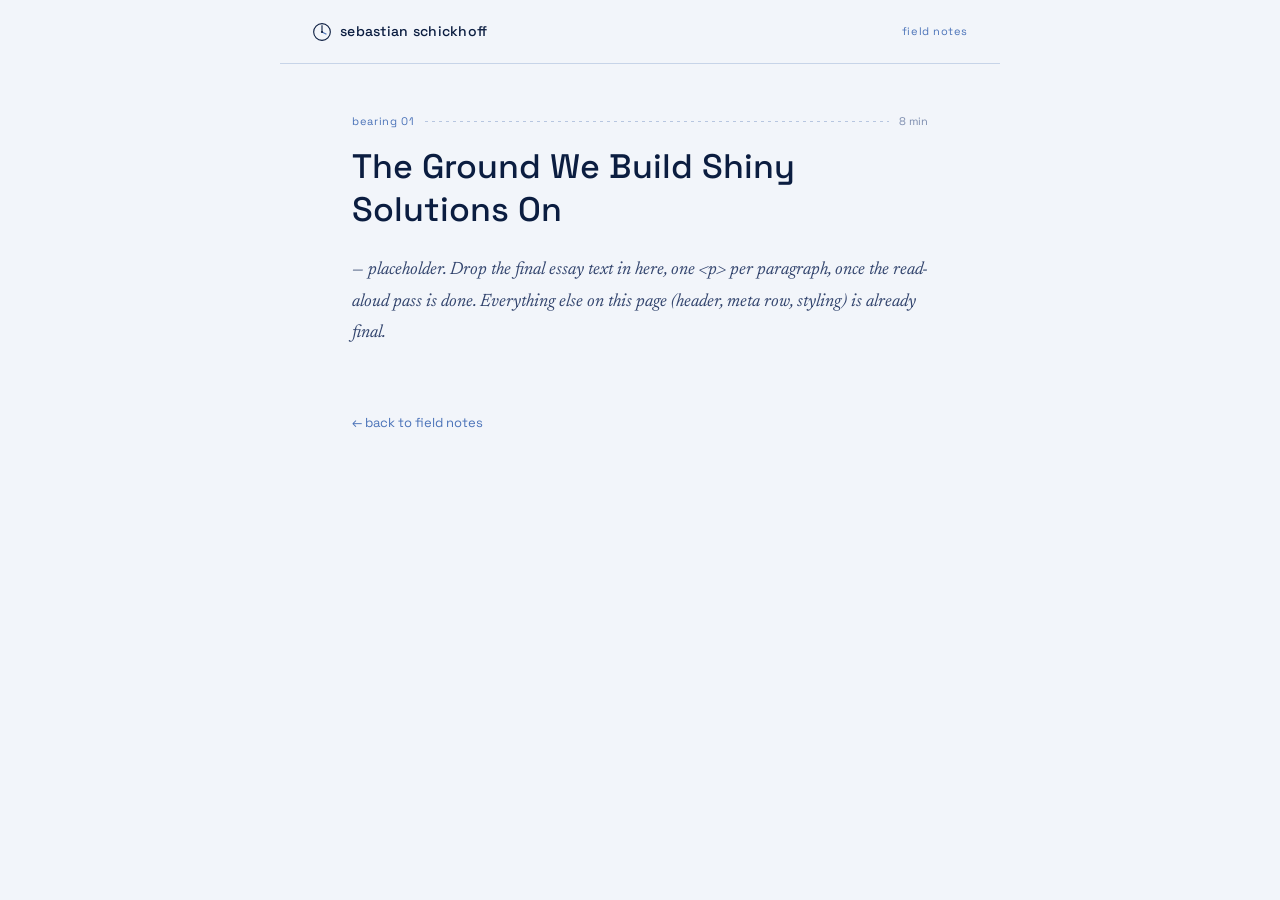
==== ground-we-build.html @ 400cca40 "Add files via upload" ====
<!DOCTYPE html>
<html lang="en">
<head>
<meta charset="UTF-8">
<meta name="viewport" content="width=device-width, initial-scale=1.0">
<title>The Ground We Build Shiny Solutions On &mdash; Sebastian Schickhoff</title>
<link rel="preconnect" href="https://fonts.googleapis.com">
<link href="https://fonts.googleapis.com/css2?family=Space+Grotesk:wght@400;500&family=Newsreader:ital,opsz@0,6..72;1,6..72&display=swap" rel="stylesheet">
<link rel="stylesheet" href="style.css">
</head>
<body>

<header class="site-header">
  <a href="index.html" class="brand">
    <svg width="20" height="20" viewBox="0 0 18 18" aria-hidden="true">
      <circle cx="9" cy="9" r="7.5" fill="none" stroke="var(--ink)" stroke-width="1"/>
      <line x1="9" y1="9" x2="9" y2="3" stroke="var(--ink)" stroke-width="1"/>
      <line x1="9" y1="9" x2="13" y2="11" stroke="var(--accent)" stroke-width="1"/>
      <circle cx="9" cy="9" r="1" fill="var(--ink)"/>
    </svg>
    <span>sebastian schickhoff</span>
  </a>
  <span class="site-kicker">field notes</span>
</header>

<main class="post">
  <div class="bearing-meta">
    <span class="bearing-num">bearing 01</span>
    <span class="bearing-rule" aria-hidden="true"></span>
    <span class="bearing-time">8 min</span>
  </div>
  <h1 class="post-title">The Ground We Build Shiny Solutions On</h1>

  <div class="post-body">
    <p><em>&mdash; placeholder. Drop the final essay text in here, one &lt;p&gt; per paragraph, once the read-aloud pass is done. Everything else on this page (header, meta row, styling) is already final.</em></p>
  </div>

  <a href="index.html" class="back-link">&larr; back to field notes</a>
</main>

</body>
</html>
---- style.css ----
:root {
  --paper: #F2F5FA;
  --ink: #0B1D40;
  --ink-soft: #33456E;
  --accent: #4A72B8;
  --accent-soft: #7C8CAE;
  --line: #C7D4E8;
  --tag-bg: #E1E9F6;
  --tag-accent-bg: #FBEAE3;
  --tag-accent-ink: #8C4A2E;
}

* { box-sizing: border-box; }

body {
  margin: 0;
  background: var(--paper);
  color: var(--ink);
  font-family: 'Newsreader', serif;
  line-height: 1.65;
}

a {
  color: inherit;
  text-decoration: none;
}

.site-header {
  display: flex;
  align-items: center;
  justify-content: space-between;
  padding: 20px 32px;
  border-bottom: 0.5px solid var(--line);
  max-width: 720px;
  margin: 0 auto;
}

.brand {
  display: flex;
  align-items: center;
  gap: 8px;
  font-family: 'Space Grotesk', sans-serif;
  font-weight: 500;
  font-size: 14px;
  letter-spacing: 0.02em;
}

.brand:hover { color: var(--accent); }
.brand:hover svg line:last-of-type { stroke: var(--ink); }

.site-kicker {
  font-family: 'Space Grotesk', sans-serif;
  font-size: 11px;
  color: var(--accent);
  letter-spacing: 0.05em;
}

main {
  max-width: 720px;
  margin: 0 auto;
  padding: 0 32px;
}

.intro {
  padding: 40px 0 8px;
  font-size: 17px;
  color: var(--ink-soft);
  max-width: 56ch;
}

.bearings {
  padding: 24px 0 60px;
}

.bearing {
  padding: 32px 0;
  border-top: 0.5px solid var(--line);
}

.bearing:last-child { border-bottom: 0.5px solid var(--line); }

.bearing-meta {
  display: flex;
  align-items: center;
  gap: 10px;
  margin-bottom: 14px;
}

.bearing-num {
  font-family: 'Space Grotesk', sans-serif;
  font-size: 11px;
  letter-spacing: 0.06em;
  color: var(--accent);
  white-space: nowrap;
}

.bearing-rule {
  flex: 1;
  height: 1px;
  background: repeating-linear-gradient(90deg, #B7C6E0 0, #B7C6E0 3px, transparent 3px, transparent 7px);
}

.bearing-time {
  font-family: 'Space Grotesk', sans-serif;
  font-size: 11px;
  color: var(--accent-soft);
  white-space: nowrap;
}

.bearing h2 {
  font-family: 'Space Grotesk', sans-serif;
  font-weight: 500;
  font-size: 26px;
  line-height: 1.28;
  margin: 0 0 12px;
}

.bearing h2 a:hover { color: var(--accent); }

.bearing-dek {
  font-size: 15px;
  color: var(--ink-soft);
  margin: 0 0 16px;
  max-width: 58ch;
}

.tags {
  display: flex;
  gap: 8px;
}

.tag {
  font-family: 'Space Grotesk', sans-serif;
  font-size: 11px;
  color: var(--ink);
  background: var(--tag-bg);
  padding: 3px 10px;
  border-radius: 20px;
}

.tag-accent {
  background: var(--tag-accent-bg);
  color: var(--tag-accent-ink);
}

.bearing-unwritten {
  opacity: 0.55;
}

.unwritten-title {
  font-family: 'Space Grotesk', sans-serif;
  font-weight: 500;
  font-size: 20px;
  color: var(--accent-soft);
  margin: 0;
}

.site-footer {
  max-width: 720px;
  margin: 0 auto;
  padding: 20px 32px 40px;
  font-family: 'Space Grotesk', sans-serif;
  font-size: 12px;
  color: var(--accent-soft);
  border-top: 0.5px solid var(--line);
}

/* Post page */
.post {
  max-width: 640px;
  margin: 0 auto;
  padding: 48px 32px 80px;
}

.post-title {
  font-family: 'Space Grotesk', sans-serif;
  font-weight: 500;
  font-size: 34px;
  line-height: 1.25;
  margin: 16px 0 24px;
}

.post-body {
  font-size: 18px;
  line-height: 1.75;
  color: var(--ink-soft);
}

.post-body p { margin: 0 0 22px; }

.back-link {
  display: inline-block;
  margin-top: 40px;
  font-family: 'Space Grotesk', sans-serif;
  font-size: 13px;
  color: var(--accent);
}

@media (max-width: 480px) {
  .site-header, main, .site-footer { padding-left: 20px; padding-right: 20px; }
  .bearing h2 { font-size: 22px; }
  .post-title { font-size: 26px; }
}
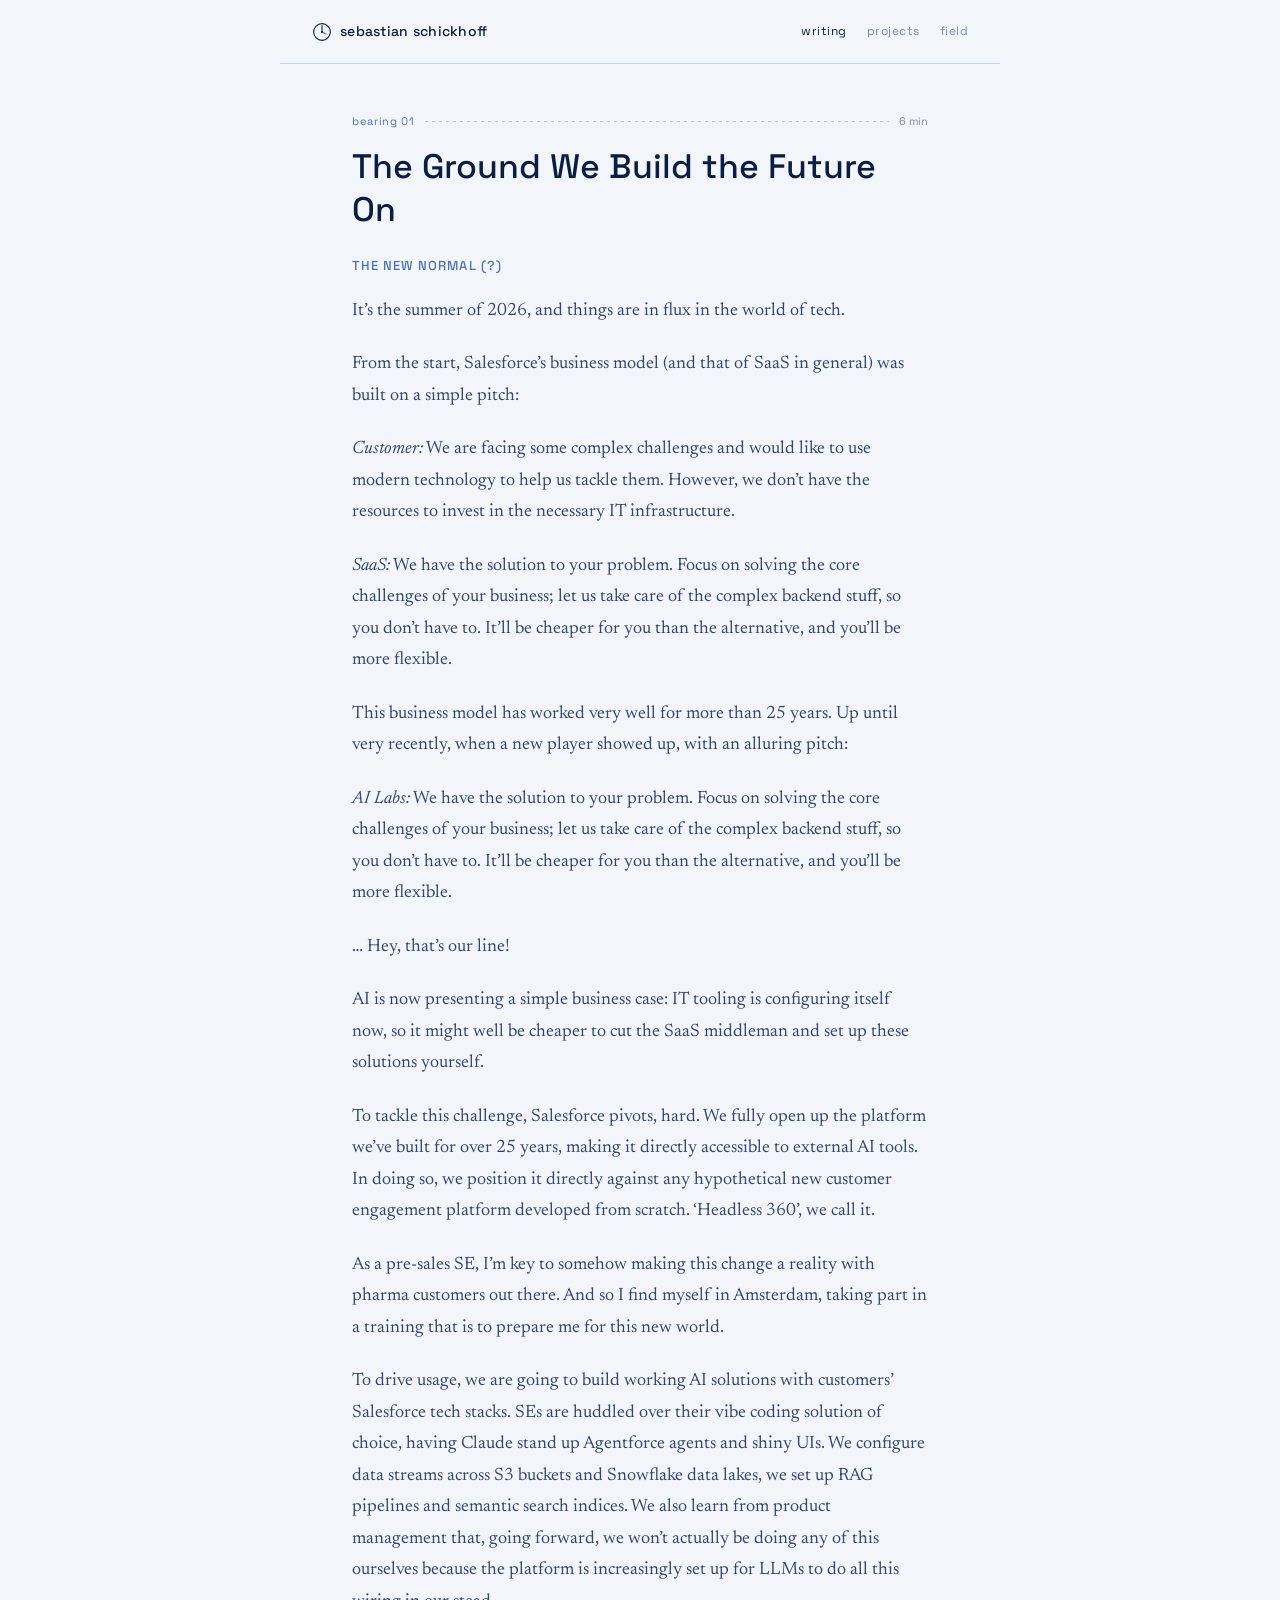
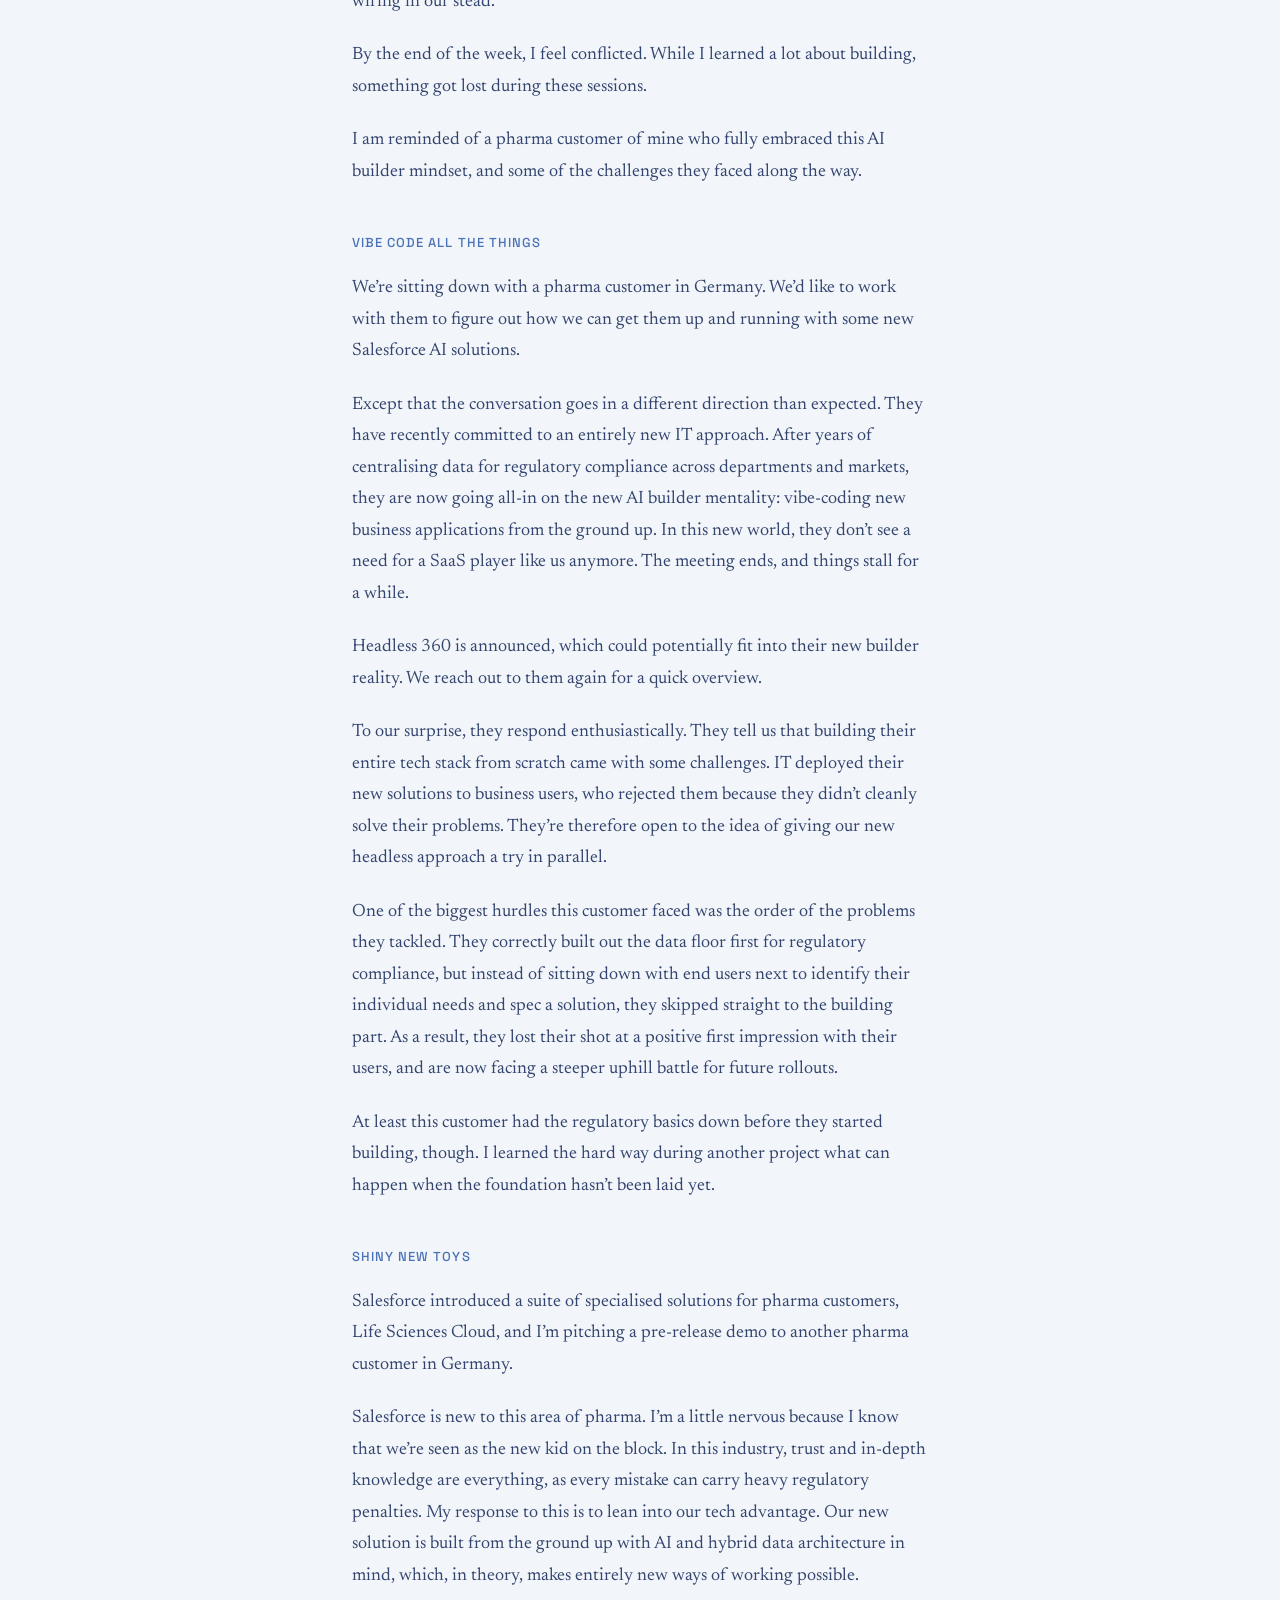
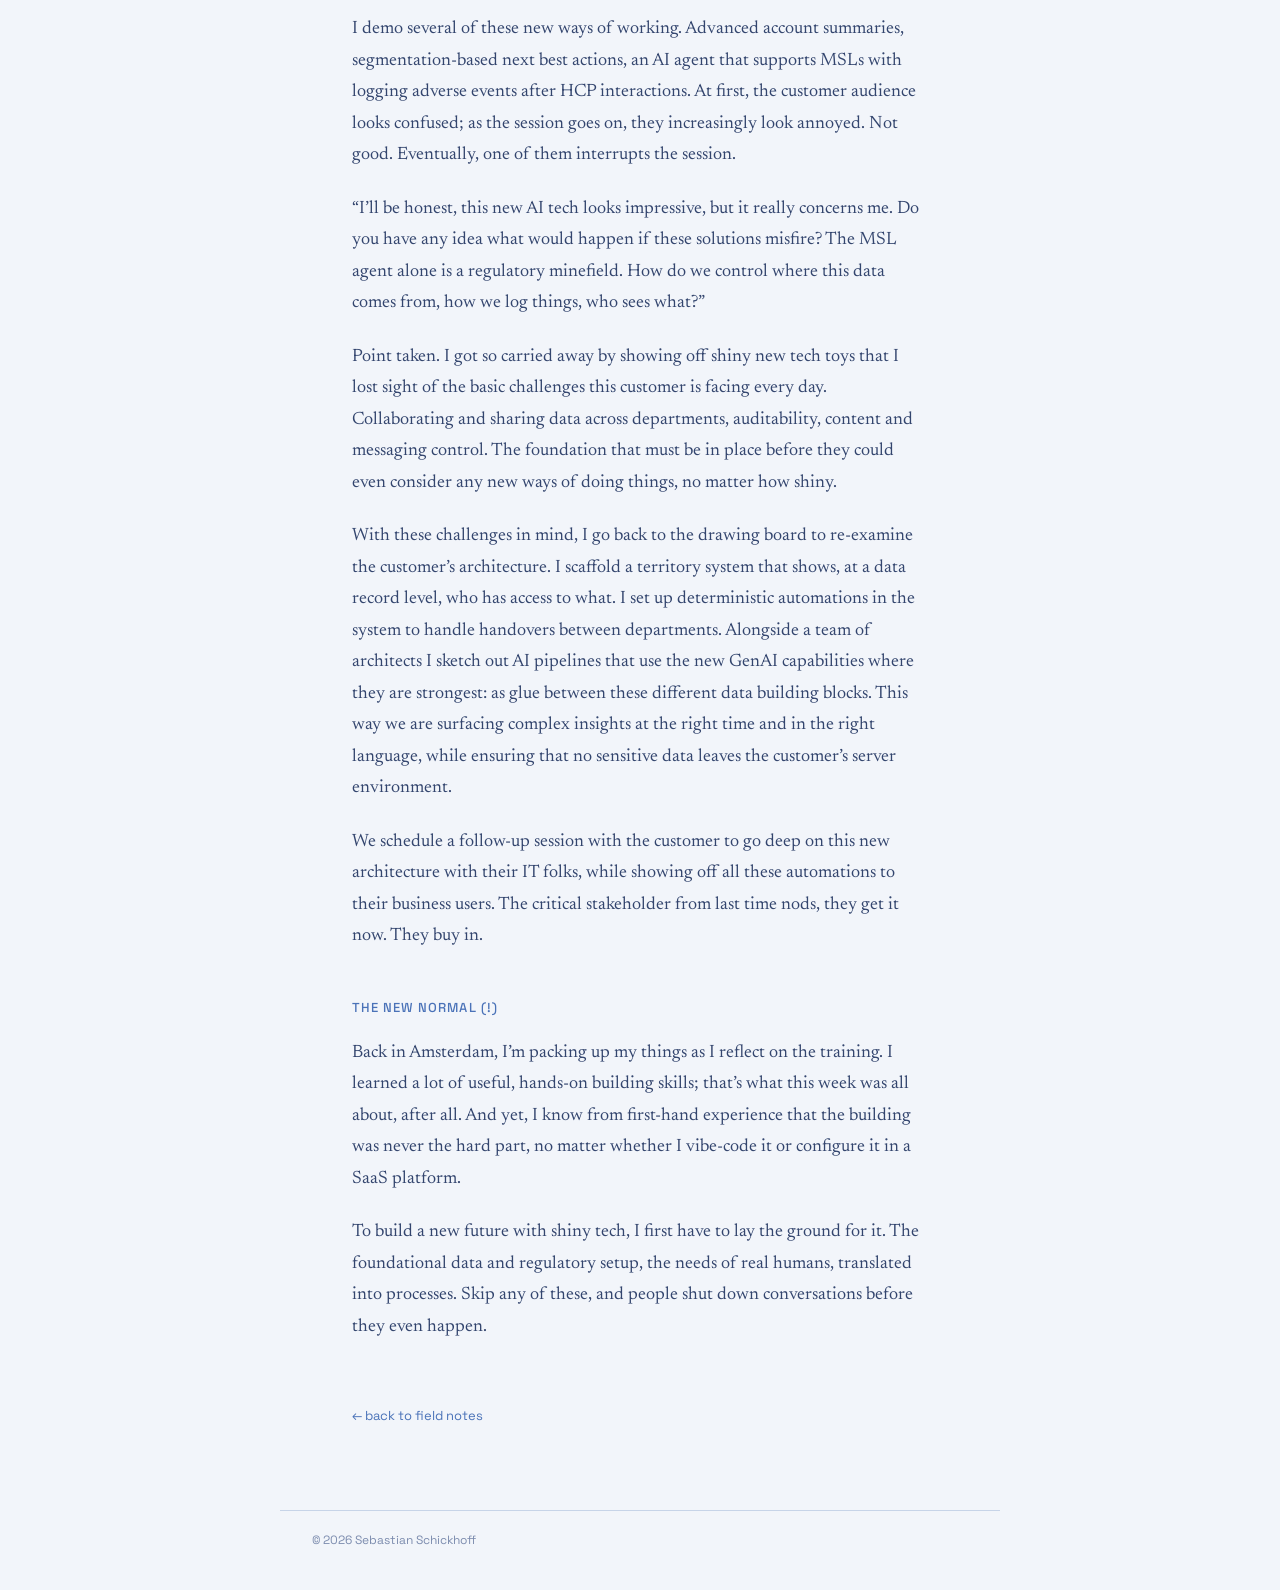
==== commit 31210534: "Add files via upload" ====
--- a/ground-we-build.html
+++ b/ground-we-build.html
@@ -3,7 +3,8 @@
 <head>
 <meta charset="UTF-8">
 <meta name="viewport" content="width=device-width, initial-scale=1.0">
-<title>The Ground We Build Shiny Solutions On &mdash; Sebastian Schickhoff</title>
+<title>The Ground We Build the Future On &mdash; Sebastian Schickhoff</title>
+<meta name="description" content="Building has become the easy part. What's scarce is knowing what to build first — the regulatory and human foundation shiny AI tools still need underneath them.">
 <link rel="preconnect" href="https://fonts.googleapis.com">
 <link href="https://fonts.googleapis.com/css2?family=Space+Grotesk:wght@400;500&family=Newsreader:ital,opsz@0,6..72;1,6..72&display=swap" rel="stylesheet">
 <link rel="stylesheet" href="style.css">
@@ -20,23 +21,95 @@
     </svg>
     <span>sebastian schickhoff</span>
   </a>
-  <span class="site-kicker">field notes</span>
+  <nav class="site-nav">
+    <a href="writing.html" aria-current="page">writing</a>
+    <a href="projects.html">projects</a>
+    <a href="field.html">field</a>
+  </nav>
 </header>
 
 <main class="post">
   <div class="bearing-meta">
     <span class="bearing-num">bearing 01</span>
     <span class="bearing-rule" aria-hidden="true"></span>
-    <span class="bearing-time">8 min</span>
+    <span class="bearing-time">6 min</span>
   </div>
-  <h1 class="post-title">The Ground We Build Shiny Solutions On</h1>
+  <h1 class="post-title">The Ground We Build the Future On</h1>
 
   <div class="post-body">
-    <p><em>&mdash; placeholder. Drop the final essay text in here, one &lt;p&gt; per paragraph, once the read-aloud pass is done. Everything else on this page (header, meta row, styling) is already final.</em></p>
+
+    <h2 class="section-heading">The New Normal (?)</h2>
+
+    <p>It&rsquo;s the summer of 2026, and things are in flux in the world of tech.</p>
+
+    <p>From the start, Salesforce&rsquo;s business model (and that of SaaS in general) was built on a simple pitch:</p>
+
+    <p><em>Customer:</em> We are facing some complex challenges and would like to use modern technology to help us tackle them. However, we don&rsquo;t have the resources to invest in the necessary IT infrastructure.</p>
+
+    <p><em>SaaS:</em> We have the solution to your problem. Focus on solving the core challenges of your business; let us take care of the complex backend stuff, so you don&rsquo;t have to. It&rsquo;ll be cheaper for you than the alternative, and you&rsquo;ll be more flexible.</p>
+
+    <p>This business model has worked very well for more than 25 years. Up until very recently, when a new player showed up, with an alluring pitch:</p>
+
+    <p><em>AI Labs:</em> We have the solution to your problem. Focus on solving the core challenges of your business; let us take care of the complex backend stuff, so you don&rsquo;t have to. It&rsquo;ll be cheaper for you than the alternative, and you&rsquo;ll be more flexible.</p>
+
+    <p>&hellip; Hey, that&rsquo;s our line!</p>
+
+    <p>AI is now presenting a simple business case: IT tooling is configuring itself now, so it might well be cheaper to cut the SaaS middleman and set up these solutions yourself.</p>
+
+    <p>To tackle this challenge, Salesforce pivots, hard. We fully open up the platform we&rsquo;ve built for over 25 years, making it directly accessible to external AI tools. In doing so, we position it directly against any hypothetical new customer engagement platform developed from scratch. &lsquo;Headless 360&rsquo;, we call it.</p>
+
+    <p>As a pre-sales SE, I&rsquo;m key to somehow making this change a reality with pharma customers out there. And so I find myself in Amsterdam, taking part in a training that is to prepare me for this new world.</p>
+
+    <p>To drive usage, we are going to build working AI solutions with customers&rsquo; Salesforce tech stacks. SEs are huddled over their vibe coding solution of choice, having Claude stand up Agentforce agents and shiny UIs. We configure data streams across S3 buckets and Snowflake data lakes, we set up RAG pipelines and semantic search indices. We also learn from product management that, going forward, we won&rsquo;t actually be doing any of this ourselves because the platform is increasingly set up for LLMs to do all this wiring in our stead.</p>
+
+    <p>By the end of the week, I feel conflicted. While I learned a lot about building, something got lost during these sessions.</p>
+
+    <p>I am reminded of a pharma customer of mine who fully embraced this AI builder mindset, and some of the challenges they faced along the way.</p>
+
+    <h2 class="section-heading">Vibe Code All the Things</h2>
+
+    <p>We&rsquo;re sitting down with a pharma customer in Germany. We&rsquo;d like to work with them to figure out how we can get them up and running with some new Salesforce AI solutions.</p>
+
+    <p>Except that the conversation goes in a different direction than expected. They have recently committed to an entirely new IT approach. After years of centralising data for regulatory compliance across departments and markets, they are now going all-in on the new AI builder mentality: vibe-coding new business applications from the ground up. In this new world, they don&rsquo;t see a need for a SaaS player like us anymore. The meeting ends, and things stall for a while.</p>
+
+    <p>Headless 360 is announced, which could potentially fit into their new builder reality. We reach out to them again for a quick overview.</p>
+
+    <p>To our surprise, they respond enthusiastically. They tell us that building their entire tech stack from scratch came with some challenges. IT deployed their new solutions to business users, who rejected them because they didn&rsquo;t cleanly solve their problems. They&rsquo;re therefore open to the idea of giving our new headless approach a try in parallel.</p>
+
+    <p>One of the biggest hurdles this customer faced was the order of the problems they tackled. They correctly built out the data floor first for regulatory compliance, but instead of sitting down with end users next to identify their individual needs and spec a solution, they skipped straight to the building part. As a result, they lost their shot at a positive first impression with their users, and are now facing a steeper uphill battle for future rollouts.</p>
+
+    <p>At least this customer had the regulatory basics down before they started building, though. I learned the hard way during another project what can happen when the foundation hasn&rsquo;t been laid yet.</p>
+
+    <h2 class="section-heading">Shiny New Toys</h2>
+
+    <p>Salesforce introduced a suite of specialised solutions for pharma customers, Life Sciences Cloud, and I&rsquo;m pitching a pre-release demo to another pharma customer in Germany.</p>
+
+    <p>Salesforce is new to this area of pharma. I&rsquo;m a little nervous because I know that we&rsquo;re seen as the new kid on the block. In this industry, trust and in-depth knowledge are everything, as every mistake can carry heavy regulatory penalties. My response to this is to lean into our tech advantage. Our new solution is built from the ground up with AI and hybrid data architecture in mind, which, in theory, makes entirely new ways of working possible.</p>
+
+    <p>I demo several of these new ways of working. Advanced account summaries, segmentation-based next best actions, an AI agent that supports MSLs with logging adverse events after HCP interactions. At first, the customer audience looks confused; as the session goes on, they increasingly look annoyed. Not good. Eventually, one of them interrupts the session.</p>
+
+    <p>&ldquo;I&rsquo;ll be honest, this new AI tech looks impressive, but it really concerns me. Do you have any idea what would happen if these solutions misfire? The MSL agent alone is a regulatory minefield. How do we control where this data comes from, how we log things, who sees what?&rdquo;</p>
+
+    <p>Point taken. I got so carried away by showing off shiny new tech toys that I lost sight of the basic challenges this customer is facing every day. Collaborating and sharing data across departments, auditability, content and messaging control. The foundation that must be in place before they could even consider any new ways of doing things, no matter how shiny.</p>
+
+    <p>With these challenges in mind, I go back to the drawing board to re-examine the customer&rsquo;s architecture. I scaffold a territory system that shows, at a data record level, who has access to what. I set up deterministic automations in the system to handle handovers between departments. Alongside a team of architects I sketch out AI pipelines that use the new GenAI capabilities where they are strongest: as glue between these different data building blocks. This way we are surfacing complex insights at the right time and in the right language, while ensuring that no sensitive data leaves the customer&rsquo;s server environment.</p>
+
+    <p>We schedule a follow-up session with the customer to go deep on this new architecture with their IT folks, while showing off all these automations to their business users. The critical stakeholder from last time nods, they get it now. They buy in.</p>
+
+    <h2 class="section-heading">The New Normal (!)</h2>
+
+    <p>Back in Amsterdam, I&rsquo;m packing up my things as I reflect on the training. I learned a lot of useful, hands-on building skills; that&rsquo;s what this week was all about, after all. And yet, I know from first-hand experience that the building was never the hard part, no matter whether I vibe-code it or configure it in a SaaS platform.</p>
+
+    <p>To build a new future with shiny tech, I first have to lay the ground for it. The foundational data and regulatory setup, the needs of real humans, translated into processes. Skip any of these, and people shut down conversations before they even happen.</p>
+
   </div>
 
-  <a href="index.html" class="back-link">&larr; back to field notes</a>
+  <a href="writing.html" class="back-link">&larr; back to field notes</a>
 </main>
+
+<footer class="site-footer">
+  <span>&copy; 2026 Sebastian Schickhoff</span>
+</footer>
 
 </body>
 </html>
--- a/style.css
+++ b/style.css
@@ -188,6 +188,20 @@
 
 .post-body p { margin: 0 0 22px; }
 
+.section-heading {
+  font-family: 'Space Grotesk', sans-serif;
+  font-weight: 500;
+  font-size: 13px;
+  letter-spacing: 0.08em;
+  text-transform: uppercase;
+  color: var(--accent);
+  margin: 44px 0 18px;
+}
+
+.post-body .section-heading:first-child {
+  margin-top: 0;
+}
+
 .back-link {
   display: inline-block;
   margin-top: 40px;
@@ -201,3 +215,131 @@
   .bearing h2 { font-size: 22px; }
   .post-title { font-size: 26px; }
 }
+
+.site-nav {
+  display: flex;
+  gap: 20px;
+  font-family: 'Space Grotesk', sans-serif;
+  font-size: 12px;
+  letter-spacing: 0.04em;
+  color: var(--accent-soft);
+}
+
+.site-nav a { color: var(--accent-soft); }
+.site-nav a:hover,
+.site-nav a[aria-current="page"] { color: var(--ink); }
+
+/* Landing page */
+.landing {
+  max-width: 720px;
+  margin: 0 auto;
+  padding: 48px 32px 80px;
+}
+
+.landing-intro {
+  font-size: 17px;
+  color: var(--ink-soft);
+  max-width: 56ch;
+  margin: 0 0 40px;
+}
+
+.landing-links {
+  display: grid;
+  gap: 16px;
+}
+
+.landing-card {
+  display: flex;
+  flex-direction: column;
+  gap: 6px;
+  padding: 22px 24px;
+  border: 0.5px solid var(--line);
+  border-radius: 10px;
+  transition: border-color 0.15s ease;
+}
+
+.landing-card:hover { border-color: var(--accent); }
+
+.landing-card-label {
+  font-family: 'Space Grotesk', sans-serif;
+  font-weight: 500;
+  font-size: 18px;
+  color: var(--ink);
+}
+
+.landing-card-dek {
+  font-size: 14px;
+  color: var(--ink-soft);
+}
+
+/* Projects page */
+.project-dek {
+  font-size: 16px;
+  color: var(--ink-soft);
+  margin: -8px 0 28px;
+}
+
+.stat-row {
+  display: flex;
+  gap: 32px;
+  padding: 20px 0;
+  margin-bottom: 28px;
+  border-top: 0.5px solid var(--line);
+  border-bottom: 0.5px solid var(--line);
+}
+
+.stat {
+  display: flex;
+  flex-direction: column;
+}
+
+.stat-num {
+  font-family: 'Space Grotesk', sans-serif;
+  font-weight: 500;
+  font-size: 26px;
+  color: var(--ink);
+}
+
+.stat-label {
+  font-family: 'Space Grotesk', sans-serif;
+  font-size: 11px;
+  color: var(--accent-soft);
+}
+
+/* Field page */
+.cluster { margin-bottom: 48px; }
+
+.cluster-title {
+  font-family: 'Space Grotesk', sans-serif;
+  font-weight: 500;
+  font-size: 13px;
+  letter-spacing: 0.04em;
+  color: var(--accent);
+  text-transform: lowercase;
+  margin-bottom: 16px;
+}
+
+.photo-grid {
+  display: grid;
+  grid-template-columns: repeat(auto-fill, minmax(220px, 1fr));
+  gap: 16px;
+}
+
+.photo-grid img {
+  width: 100%;
+  height: 260px;
+  object-fit: cover;
+  border-radius: 8px;
+  display: block;
+  background: var(--line);
+}
+
+.photo-grid figcaption {
+  font-size: 13px;
+  color: var(--ink-soft);
+  margin-top: 6px;
+}
+
+@media (max-width: 480px) {
+  .site-nav { gap: 14px; font-size: 11px; }
+}
